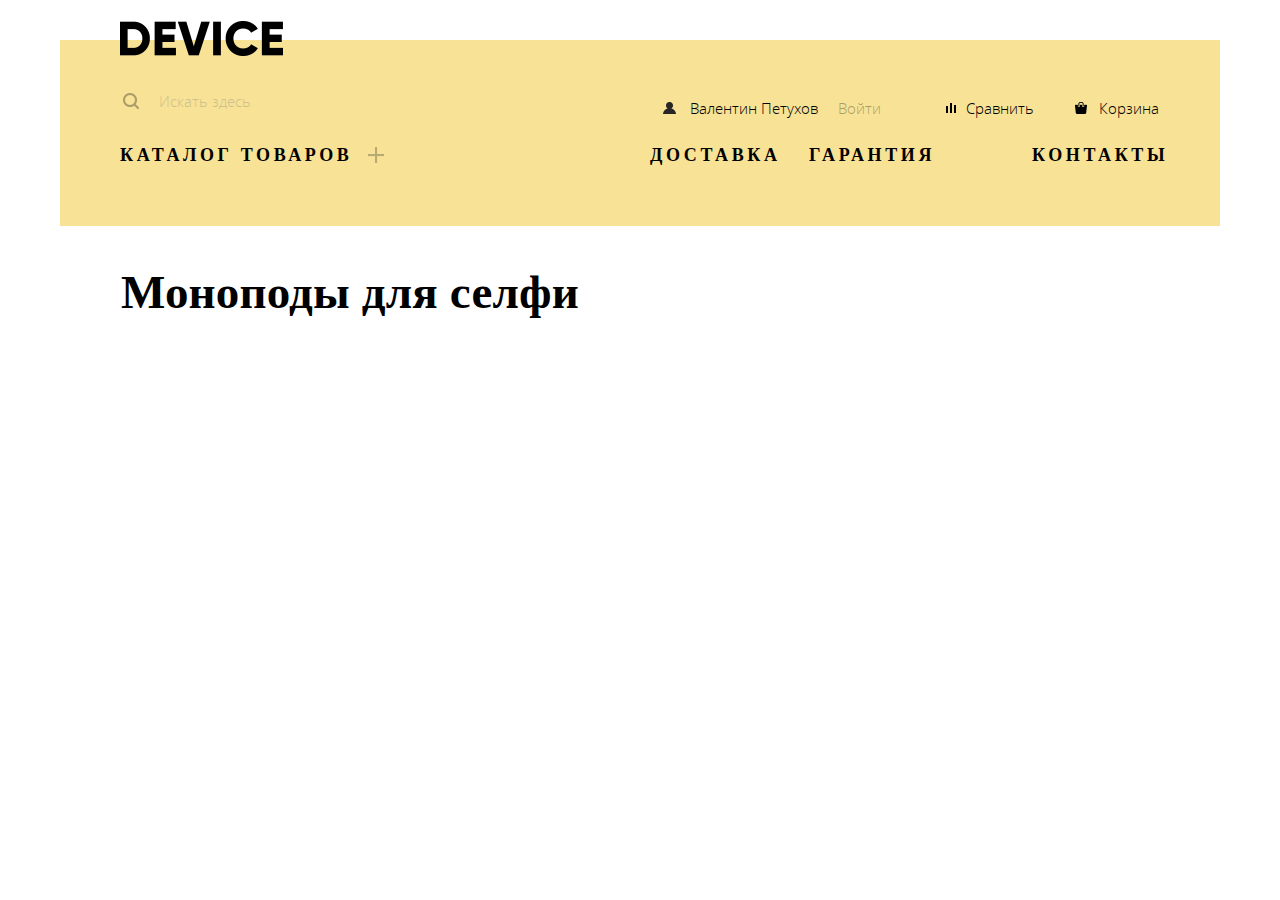
==== catalog.html @ b766c756 "Add catalog files" ====
<!DOCTYPE html>
<html lang="en">
<head>
  <meta charset="UTF-8">
  <meta name="viewport" content="width=device-width, initial-scale=1.0">
  <title>Catalog Device</title>
  <link rel="stylesheet" href="./css/catalog.css">
</head>
<body>
  <!-- Header start -->
 <header class="header">
   <div class="wrapper wrapper_header">
    <div class="logo">
      <a href="https://b-mary.github.io/Step-2_Device/" class="link-logo">
        <img src="./img/logo.png" alt="logo DEVICE" class="logo__pic">
      </a>
    </div>
    <div class="container-1">
      <div class="search">
        <form action="" method="get" class="search-form">
          <input name="s" placeholder="Искать здесь" type="search" class="search-form__input" tabindex="1">
          <button type="submit" class="search-form__btn">Найти</button>
        </form>
      </div>
      <div class="services">
        <ul class="list-services">
          <li class="services-item">
            <a href="#" class="services-item__link services-item__link_val">Валентин Петухов</a>
          </li>
          <li class="services-item">
            <a href="#" class="services-item__link services-item__link_enter">Войти</a>
          </li>
          <li class="services-item">
            <a href="#" class="services-item__link services-item__link_compare">Сравнить</a>
          </li>
          <li class="services-item">
            <a href="#" class="services-item__link services-item__link_cart">Корзина</a>
          </li>
        </ul>
      </div>
    </div>

    <div class="container-2">
      <nav class="nav">
        <ul class="nav-list">
          <li class="list-item list-item_delivery">
            <a href="" class="list-item__link ">Доставка</a>
          </li>
          <li class="list-item list-item_guarantee">
            <a href="" class="list-item__link ">Гарантия</a>
          </li>
          <li class="list-item list-item_contacts">
            <a href="" class="list-item__link ">Контакты</a>
          </li>
        </ul>
      </nav>
    </div>

    <div class="dropdown">
      <a class="dropbtn">Каталог товаров </a> 
         <div class="dropdown-content">
          <div class="dropdown-container">
            <ul class="list list_first ">
              <li class="list-catalog">
                <a href="#!" class="list-catalog__link">
                  Виртуальная реальность
                </a>
              </li>
              <li class="list-catalog">
                <a href="#!" class="list-catalog__link">
                  Моноподы для селфи
                </a>
              </li>
              <li class="list-catalog">
                <a href="#!" class="list-catalog__link">
                  Экшн-камеры
                </a>
              </li>
            </ul>
            <ul class="list list_second">
              <li class="list-catalog">
                <a href="#!" class="list-catalog__link">
                  Фитнеc-браслеты
                </a>
              </li>
              <li class="list-catalog">
                <a href="#!" class="list-catalog__link">
                  Умные часы
                </a>
              </li>
            </ul>
            <ul class="list list_third">
              <li class="list-catalog">
                <a href="#!" class="list-catalog__link">
                  Квадрокоптеры
                </a>
              </li>
            </ul>
          </div>
         </div>
    </div>

    <div class="monopods">
      <h1 class="monopods__title">
        Моноподы для селфи
      </h1>

    </div>

   </div>
 </header>
  <!-- Header  end -->
</body>
</html>
---- css/catalog.css ----
@font-face {
  font-family: 'Gilroy';
  font-style: normal;
  font-weight:bold;
  src: local(''),
       url('../fonts/gilroyextrabold.woff2') format('woff2'), 
       url('../fonts/gilroyextrabold.woff') format('woff'); 
}

@font-face {
  font-family: 'Gilroy';
  font-style: normal;
  font-weight: 300;
  src: local(''),
       url('../fonts/gilroylight.woff2') format('woff2'), 
       url('../fonts/gilroylight.woff') format('woff'); 
}

@font-face {
  font-family: 'Open Sans';
  font-style: normal;
  font-weight: normal;
  src: local(''),
       url('../fonts/opensans.woff2') format('woff2'), 
       url('../fonts/opensans.woff') format('woff'); 
}

@font-face {
  font-family: 'Open Sans';
  font-style: normal;
  font-weight: 300;
  src: local(''),
       url('../fonts/opensanslight.woff2') format('woff2'), 
       url('../fonts/opensanslight.woff') format('woff'); 
}

* {
  margin: 0;
  padding: 0;
  font-family:'Gilroy' , 'Open Sans', sans-serif;
  font-size: 15px;
  line-height: 24px;
  font-weight: 300;
  color: #000;
  box-sizing: border-box;
}

.wrapper {
  max-width: 1160px;
  margin: 0 auto;
}

a, li{
  text-decoration: none;
  list-style-type: none;
}

/* Header start */
.wrapper_header{
  position: relative;
  background-color: #f7e296;
  margin-top: 40px;
  height: 186px;
  display: flex;
  flex-direction: column;
  z-index: 1;
}

.logo{
  position: absolute;
  top: -19px;
  left: 60px;
}

.container-1{
  padding: 53px 61px 0 63px;
  height: 15px;
  display: flex;
  flex-direction: row;
  justify-content: space-between;
  position: relative;
}

.search-form{
  position: relative;
  display: flex;
  flex-direction: row;
  justify-content: flex-start;
}

.search-form__input{
  border: none;
  background-color: transparent;
  font-family: "Open Sans";
  font-size: 15px;
  font-weight: 300;
  height: 16px;
  width: 144px;
  background: url(../img/search.png) no-repeat left;
  padding-left: 36px;
  opacity: 0.3;
}

.search-form__input:hover{
  opacity: 0.6;
  border: none;
  outline: none;
}

.search-form__input:focus{
  outline: none;
  color: #000000;
  border-bottom: 2px solid #000000;
  padding-top: 19px;
  padding-bottom: 30px;
  width: 356px;
}

.search-form__btn{
 display: none; 
  text-align: center;
  border: 2px solid #000000;
  background-color: transparent;
  font-family: "Open Sans";
  width: 85px;
  height: 49px;
}

.search-form__input:focus + .search-form__btn{
  display: block;
}

.services{
  width: 499px;
}

.list-services{
  display: flex;
  flex-direction: row;
  justify-content: flex-end;
}

.services-item__link{
  font-family: "Open Sans";
  font-size: 15px;
  font-weight: 300;
  line-height: 30px;
}

.services-item__link_val{
  background: url(../img/user.png) no-repeat left ;
  padding-left: 27px;
}

.services-item__link_enter{
  opacity: 0.3;
  margin-left: 20px;
}

.services-item__link_compare{
  background: url(../img/compare.png) no-repeat left;
  padding-left: 20px;
  margin-left: 65px;
}

.services-item__link_cart{
  background: url(../img/cart.png) no-repeat left;
  padding-left: 24px;
  margin-left: 41px;
}

.services-item__link:hover{
  opacity: 0.6;
}

.services-item__link:active{
  opacity: 0.3;
}

.container-2{
  margin: 50px 0 0 60px;
  height: 15px;
  display: flex;
  flex-direction: row;
  justify-content: right;
  margin-left: 600px;
}
.dropdown{
  margin-top: -15px;
  padding-left: 60px;
  width: 500px;
}

.dropbtn{
  font-family: "Gilroy ";
  font-size: 18px;
  font-weight: bold;
  line-height: 24px;
  letter-spacing: 3.6px;
  width: 214px;
  text-transform: uppercase;
  background: url(../img/plus.png) no-repeat right;
  padding-right: 32px;
}

.dropbtn:hover{
  opacity: 0.6;
}

.dropbtn:active{
  opacity: 0.3;
}

.dropdown-container{
  display: none;
  padding-bottom: 42px;
  width: 600px;
  padding-top: 40px;
  background-color: #f7e296;
}

.dropdown:hover .dropdown-container{
  display: flex;
  flex-direction: row;
  justify-content: left;
  position: absolute;
  width: 1160px;
  left: 0; 
  z-index: 20; 
  background-color: #f7e296;
} 

.list_first {
  margin-left: 61px;
}
.list_second{
  margin-left: 58px;
}
.list_third{
  margin-left: 77px;
}

.list-catalog__link{
  font-family: "Open Sans";
  font-size: 15px;
  font-weight: 300;
  line-height: 36px;
}

.list-catalog__link:hover{
  opacity: 0.6;
}

.list-catalog__link:active{
  opacity: 0.3;
}

.nav{
  margin-right: 61px;
  width: 500px;
}
.nav-list{
  display: flex;
  flex-direction: row;
  justify-content: flex-end;
}

.list-item__link{
  font-family: "Gilroy ";
  font-size: 18px;
  font-weight: bold;
  line-height: 24px;
  text-transform: uppercase;
  letter-spacing: 3.6px;
}

.list-item_delivery{
  width: 121px;
}

.list-item_guarantee{
  width: 109px;
  margin-left: 38px;
}

.list-item_contacts{
  width: 117px;
  margin-left: 114px;
  margin-right: 10px;
}

.list-item__link:hover{
  opacity: 0.6;
}
 
.list-item__link:active{
   opacity: 0.3;
}

/* TITLE monopods */
.monopods__title{
  font-family: "Gilroy ";
  font-size: 47px;
  font-weight: bold;
  line-height: 48px;
  letter-spacing: 0.17px;
  margin-top: 100px;
  margin-left: 61px;
}
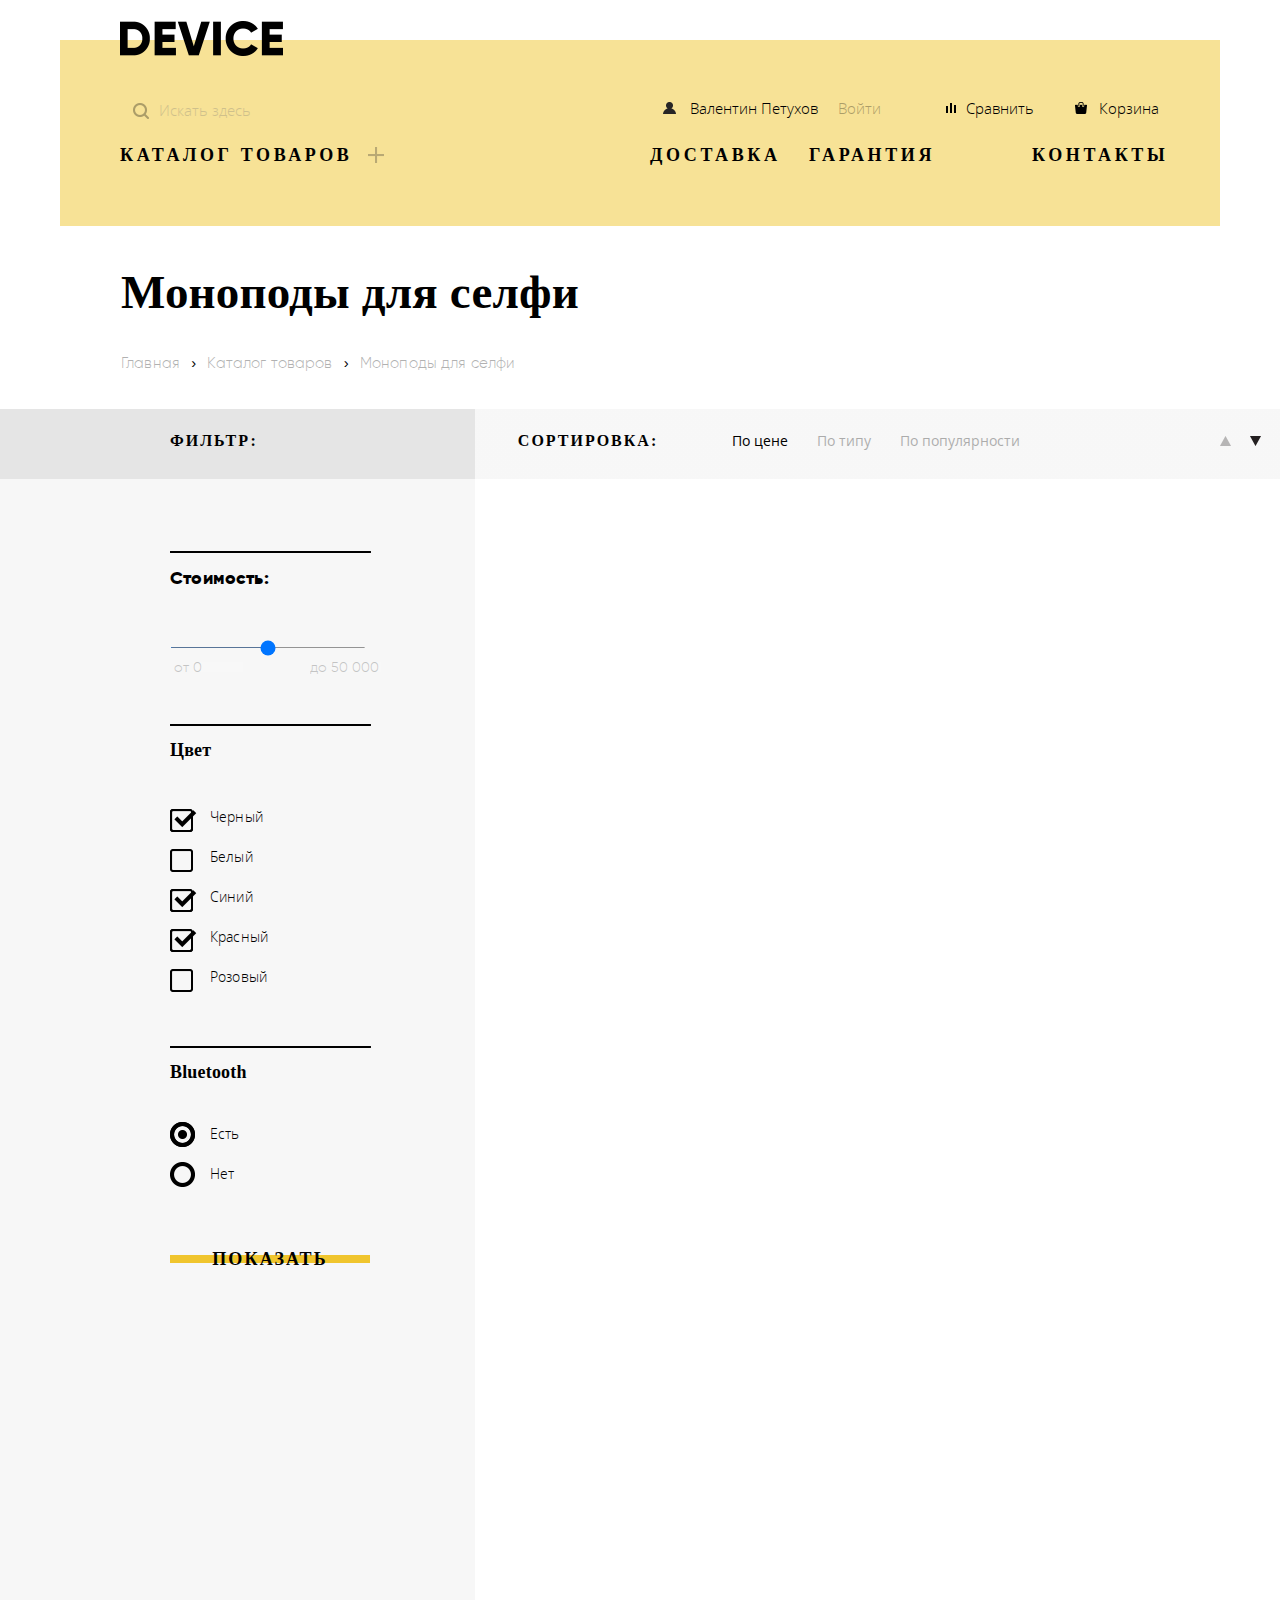
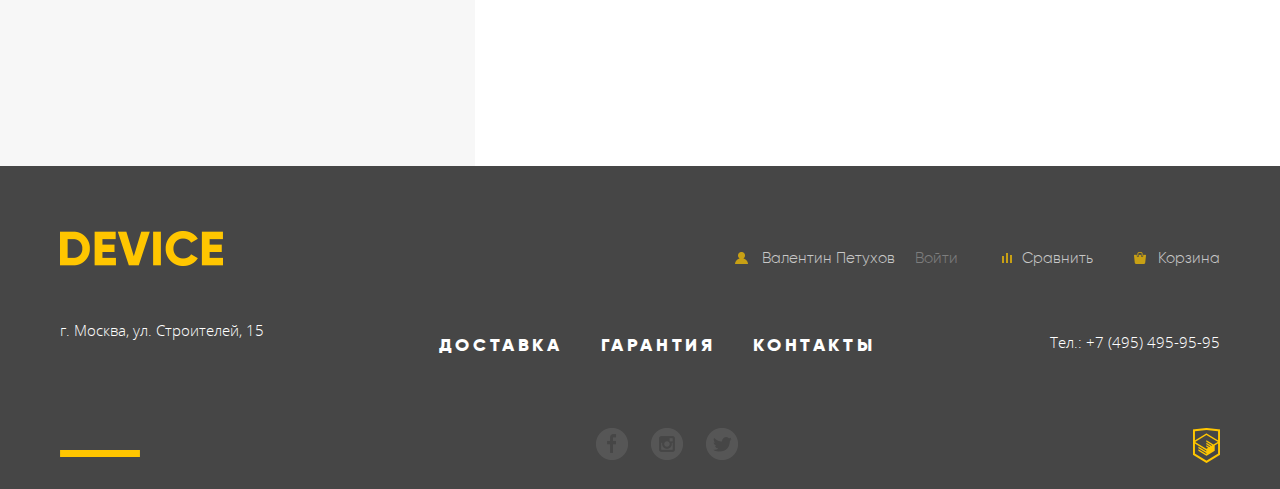
==== commit d83209a2: "Catalog_filter" ====
--- a/catalog.html
+++ b/catalog.html
@@ -104,11 +104,248 @@
       <h1 class="monopods__title">
         Моноподы для селфи
       </h1>
+      <ul class="nav-breadcrumb">
+        <li class="list-nav">
+          <a href="#" class="list-nav__link">
+            Главная
+          </a>
+        </li>
+        <li class="list-nav">
+          <a href="#" class="list-nav__link">
+            Каталог товаров
+          </a>
+        </li>
+        <li class="list-nav">
+          <a href="#" class="list-nav__link">
+            Моноподы для селфи
+          </a>
+        </li>
+      </ul>
 
     </div>
 
    </div>
  </header>
   <!-- Header  end -->
+
+  <!-- Main start -->
+<main class="main">
+  <section class="catalog">
+    <div class="title">
+      <h3 class="title__filter">
+        ФИЛЬТР:
+      </h3>
+      <h3 class="title__sorting">
+        Сортировка:
+      </h3>
+      <ul class="nav-filter">
+        <li class="list-filter">
+          <a href="#" class="list-filter__link active">
+            По цене
+          </a>
+        </li>
+        <li class="list-filter">
+          <a href="#" class="list-filter__link">
+            По типу
+          </a>
+        </li>
+        <li class="list-filter">
+          <a href="#" class="list-filter__link">
+            По популярности
+          </a>
+        </li>
+        <li class="list-filter list-filter_img ">
+          <a href="#" class="filter-link">
+            <img src="./img/filter-upp.png" alt="down" class="filter-link__img">
+          </a>
+        </li>
+        <li class="list-filter list-filter_img list-filter_img_last">
+          <a href="#" class="filter-link active">
+            <img src="./img/filter-down.png" alt="down" class="filter-link__img">
+          </a>
+        </li>
+      </ul>
+    </div>
+    <div class="container-filter">
+      <!-- range block -->
+      <div class="cost-block">
+        <h4 class="cost-block__title">
+          Стоимость:
+        </h4>
+        <div class="range-cost">
+          <input type="range" class="range-cost__input">
+        </div>
+        <div class="price-controls">
+          <label for="price-min" class="price-controls__label">
+            от
+          </label>
+          <input type="text" name="min-price" value="0" class="price-controls__input" id="price-min">
+          <label for="price-max" class="price-controls__label price-controls__label_before">
+            до
+          </label>
+          <input type="text" name="min-price" value="50 000" class="price-controls__input" id="price-max">
+        </div>
+      </div>
+
+      <!-- Color checkbox -->
+      <div class="colors">
+        <h4 class="colors__title">
+          Цвет
+        </h4>
+        <div class="form-checkbox">
+          <div class="color-checkbox">
+            <input type="checkbox" class="color-checkbox__input" name="color" id="col1" checked>
+            <label for="col1" class="color-checkbox__label">
+              Черный
+            </label>
+          </div>
+          <div class="color-checkbox">
+            <input type="checkbox" class="color-checkbox__input" name="color" id="col2">
+            <label for="col2" class="color-checkbox__label">
+              Белый
+            </label>
+          </div>
+          <div class="color-checkbox">
+            <input type="checkbox" class="color-checkbox__input" name="color" id="col3" checked>
+            <label for="col3" class="color-checkbox__label">
+              Синий
+            </label>
+          </div>
+          <div class="color-checkbox">
+            <input type="checkbox" class="color-checkbox__input" name="color" id="col4" checked>
+            <label for="col4" class="color-checkbox__label">
+              Красный
+            </label>
+          </div>
+          <div class="color-checkbox">
+            <input type="checkbox" class="color-checkbox__input" name="color" id="col5" >
+            <label for="col5" class="color-checkbox__label">
+              Розовый
+            </label>
+          </div>
+        </div>
+      </div>
+
+      <!-- Bluetooth -->
+      <div class="bluetooth">
+        <h4 class="bluetooth__title">
+          Bluetooth
+        </h4>
+        <div class="form-radio">
+          <div class="radio-cont">
+            <input type="radio" class="radio-cont__input" checked name="bluet" id="bl">
+            <label for="bl" class="radio-cont__label">
+              Есть
+            </label>
+          </div>
+          <div class="radio-cont">
+            <input type="radio" class="radio-cont__input"  name="bluet" id="blu">
+            <label for="blu" class="radio-cont__label">
+              Нет
+            </label>
+          </div>
+        </div>
+      </div>
+      <button class="container-filter__button">
+        Показать
+      </button>
+
+    </div>
+    
+  </section>
+</main>
+<!-- Main end -->
+
+<!-- Footer start -->
+<footer class="footer">
+  <div class="wrapper">
+    <article class="container-footer-services">
+     <div class="logo-footer">
+       <img src="./img/logo-footer.png" alt="" class="logo-footer__pic">
+     </div>
+     <div class="services-footer">
+       <ul class="list-footer">
+        <li class="service-item-footer">
+          <a href="#!" class="service-item-footer__link service-item-footer__link_val">
+            Валентин Петухов
+          </a>
+        </li>
+         <li class="service-item-footer">
+           <a href="#!" class="service-item-footer__link service-item-footer__link_enter">
+             Войти
+           </a>
+         </li>
+         <li class="service-item-footer">
+           <a href="#!" class="service-item-footer__link service-item-footer__link_compare">
+             Сравнить
+           </a>
+         </li>
+         <li class="service-item-footer">
+           <a href="#!" class="service-item-footer__link service-item-footer__link_cart">
+             Корзина
+           </a>
+         </li>
+       </ul>
+     </div>
+    </article>
+    <article class="container-footer-nav">
+       <div class="adress">
+         <p class="adress__text">
+           г. Москва, ул. Строителей, 15
+         </p>
+       </div>
+       <div class="nav-footer">
+         <ul class="nav-footer-list">
+           <li class="footer-item footer-item_delivery">
+             <a href="#!" class="footer-item__link">
+               Доставка
+             </a>
+           </li>
+           <li class="footer-item footer-item_garantee">
+             <a href="#!" class="footer-item__link">
+               Гарантия
+             </a>
+           </li>
+           <li class="footer-item footer-item_contacts">
+             <a href="#!" class="footer-item__link">
+               Контакты
+             </a>
+           </li>
+         </ul>
+       </div>
+       <div class="tel">
+         <a href="tel:+7 (495) 495-95-95" class="tel__link">
+           Тел.: +7 (495) 495-95-95
+         </a>
+       </div>
+    </article>
+    <article class="container-footer-social">
+      <div class="footer-line">
+        <img src="./img/footer-line.png" alt="footer line img" class="footer-line__pic">
+      </div>
+      <div class="social">
+        <ul class="social-list">
+         <li class="social-item ">
+           <a href="#!" class="social-item__link social-item__link_f "></a>
+         </li>
+         <li class="social-item">
+           <a href="#!" class="social-item__link social-item__link_inst"></a>
+         </li>
+         <li class="social-item">
+           <a href="#!" class="social-item__link social-item__link_tw"></a>
+         </li>
+        </ul>
+      </div>
+      <div class="img-htmlacad">
+        <a href="#!" class="img-footer-link">
+         <img src="./img/logo-html.png" alt="logo htmlacademy" class="img-footer-link__pic">
+        </a>
+        
+      </div>
+    </article>
+
+  </div>
+</footer>
+<!-- Footer end-->
 </body>
 </html>--- a/css/catalog.css
+++ b/css/catalog.css
@@ -89,16 +89,21 @@
 }
 
 .search-form__input{
+  box-sizing: border-box;
   border: none;
   background-color: transparent;
   font-family: "Open Sans";
   font-size: 15px;
   font-weight: 300;
-  height: 16px;
-  width: 144px;
-  background: url(../img/search.png) no-repeat left;
+  width: 270px;
+  background: url(../img/search.png);
+  background-position: 10px 10px;
+    background-repeat: no-repeat;
   padding-left: 36px;
-  opacity: 0.3;
+   opacity: 0.3; 
+  position: relative;
+  display: block;
+  padding-top: 5px;
 }
 
 .search-form__input:hover{
@@ -111,23 +116,34 @@
   outline: none;
   color: #000000;
   border-bottom: 2px solid #000000;
-  padding-top: 19px;
-  padding-bottom: 30px;
-  width: 356px;
-}
-
+  padding-bottom: 14px;
+  width: 270px;
+  opacity: 1;
+}
 .search-form__btn{
- display: none; 
+  display: none; 
+  top: -6px;
+  right: 4px;
+  width: 85px;
+  height: 48px;
   text-align: center;
   border: 2px solid #000000;
   background-color: transparent;
   font-family: "Open Sans";
-  width: 85px;
-  height: 49px;
 }
 
 .search-form__input:focus + .search-form__btn{
   display: block;
+}
+
+.search-form__btn:hover{
+  display: block;
+  color: #fff;
+  background: #000;
+}
+
+.search-form__btn:active{
+  color: rgba(255, 255, 255, .3);
 }
 
 .services{
@@ -167,6 +183,7 @@
   background: url(../img/cart.png) no-repeat left;
   padding-left: 24px;
   margin-left: 41px;
+ 
 }
 
 .services-item__link:hover{
@@ -297,7 +314,7 @@
    opacity: 0.3;
 }
 
-/* TITLE monopods */
+/* TITLE monopods  and breadcrumb*/
 .monopods__title{
   font-family: "Gilroy ";
   font-size: 47px;
@@ -306,4 +323,531 @@
   letter-spacing: 0.17px;
   margin-top: 100px;
   margin-left: 61px;
-}+}
+.nav-breadcrumb{
+  margin-top: 35px;
+  font-family: "Open Sans";
+  font-size: 14px;
+  font-weight: 300;
+  line-height: 24px;
+  letter-spacing: 0.14px;
+  margin-left: 61px;
+}
+
+.list-nav{
+  display: inline;
+}
+
+.list-nav + .list-nav::before{
+  content: "\203A";
+  color: #000000;
+  padding: 3px 7px;
+}
+
+.list-nav__link{
+  opacity: 0.3;
+}
+.list-nav__link:hover{
+  opacity: 0.6;
+}
+.list-nav__link:active{
+  opacity: 0.1;
+}
+
+/* Main start */
+.catalog{
+  width: 1440px;
+}
+.title{
+  margin-top: 183px;
+  width: 100%;
+  height: 70px;
+  padding-left: 170px;
+  background: linear-gradient(to right, #e5e5e5 33%, rgba(229, 229, 229, 0.3) 33% 100%);
+  display: flex;
+  flex-direction: row;
+}
+.title__filter,
+.title__sorting{
+  font-family: "Gilroy ";
+  font-size: 16px;
+  font-weight: bold;
+  line-height: 24px;
+  text-transform: uppercase;
+  letter-spacing: 2px;
+  margin-top: 20px;
+}
+
+.title__sorting{
+  margin-left: 260px;
+}
+
+.nav-filter{
+  display: flex;
+  flex-direction: row;
+  margin-top: 20px;
+  margin-left: 45px;
+}
+.list-filter{
+  margin-left: 29px;
+}
+.list-filter__link{
+  font-family: "Open Sans";
+  font-size: 14px;
+  font-weight: 400;
+  line-height: 18px;
+  opacity: 0.3;
+}
+.filter-link{
+  opacity: 0.3;
+}
+
+.filter-link:hover{
+  opacity: 0.6;
+}
+
+.filter-link:active{
+  opacity: 1;
+}
+
+ 
+.list-filter__link:hover{
+  opacity: 0.6;
+}
+.active,
+.list-filter__link:active{
+  opacity: 1;
+}
+
+.list-filter_img{
+  margin-left: 200px;
+}
+
+.list-filter_img_last{
+  margin-left: 19px;
+}
+/* Container filter */
+.container-filter{
+  width: 33%;
+  height: 1287px;
+  padding-left: 170px;
+  background:  rgba(229, 229, 229, 0.3);
+}
+
+/* RANGEEE */
+
+.cost-block__title{
+  font-family: "Gilroy";
+  font-size: 18px;
+  font-weight: bold;
+  letter-spacing: 0.18px;
+  line-height: 24px;
+  position: relative;
+  padding-top: 87px;
+}
+
+.cost-block__title::after{
+  content: url(../img/line-filter.png);
+  position: absolute;
+  width: 201px;
+  height: 2px;
+ top: 56px;
+ left: 0;
+}
+
+.range-cost{
+  width: 196px;
+  margin-top: 41px;
+  margin-left: 0;
+}
+.range-cost__input{
+  width: 196px;
+  height: 1px;
+}
+.price-controls{
+  margin-bottom: 16px;
+}
+.price-controls__label{
+  font-family: Gilroy;
+  font-size: 14px;
+  font-weight: 300;
+  opacity: 0.2;
+  line-height: 24px;
+  margin-left: 4px;
+}
+
+.price-controls__label_before{
+  margin-left: 63px;
+}
+
+.price-controls__input{
+  height: 10px;
+  width: 50px;
+  font-family: Gilroy;
+  font-size: 14px;
+  font-weight: 300;
+  opacity: 0.2;
+  line-height: 24px;
+  border: none;
+}
+
+/* COLOR checkbox */
+
+.colors{
+  margin-top: 59px;
+}
+.colors__title{
+  font-family: "Gilroy ";
+  font-size: 18px;
+  font-weight: bold;
+  line-height: 24px;
+  letter-spacing: 0.18px;
+  position: relative;
+}
+.colors__title::after{
+  content: url(../img/line-filter.png);
+  position: absolute;
+  width: 201px;
+  height: 2px;
+  top: -30px;
+  left: 0;
+}
+
+.form-checkbox{
+  margin-top: 35px;
+}
+
+.color-checkbox__label{
+  font-family: "Open Sans";
+  font-size: 14px;
+  font-weight: 300;
+  letter-spacing: 0.14px;
+  line-height: 40px;
+  margin-bottom: 20px;
+  padding-left: 40px;
+  position: relative;
+}
+.color-checkbox__label::before{
+  content: url(../img/checkbox-off.png);
+  position: absolute;
+  top: 0;
+  left: 0;
+  width: 23px;
+  height: 23px;
+}
+.color-checkbox__input{
+  display: none;
+}
+.color-checkbox__input:checked + .color-checkbox__label::after{
+  content: url(../img/checkbox-on.png);
+  position: absolute;
+  top: 0;
+  left: 0;
+}
+
+/* Bluetooth */
+
+.bluetooth{
+  margin-top: 63px;
+}
+
+.bluetooth__title{
+  font-family: "Gilroy ";
+  font-size: 18px;
+  font-weight: bold;
+  line-height: 24px;
+  letter-spacing: 0.18px;
+  position: relative;
+}
+
+.bluetooth__title::after{
+  content: url(../img/line-filter.png);
+  position: absolute;
+  width: 201px;
+  height: 2px;
+  top: -30px;
+  left: 0;
+}
+.form-radio{
+  margin-top: 30px;
+}
+.radio-cont{
+  position: relative;
+}
+.radio-cont__input{
+  display: none;
+}
+.radio-cont__label{
+  font-family: "Open Sans";
+  font-size: 14px;
+  font-weight: 300;
+  line-height: 40px;
+  letter-spacing: 0.14px;
+  padding-left: 40px;
+}
+.radio-cont__label::before{
+  content: url(../img/radio-off.png);
+  position: absolute;
+  top: 8px;
+  left: 0;
+  width: 25px;
+  height: 25px;
+}
+
+.radio-cont__input:checked + .radio-cont__label::after{
+  content: url(../img/radio-on.png);
+  position: absolute;
+  top: 8px;
+  left: 0;
+}
+
+/* Button */
+
+.container-filter__button{
+  box-sizing: border-box;
+  margin-top: 53px;
+  font-family: "Gilroy ";
+  font-size: 18px;
+  font-weight: bold;
+  letter-spacing: 2.15px;
+  border: none;
+  color: inherit;
+  text-transform: uppercase;
+  background-color: transparent;
+  width: 200px;
+  background: linear-gradient(to bottom,  transparent 35%,#f0c52e 35% 65%,  transparent 65% 100% );
+  padding-right: 42px;
+  padding-left: 42px;
+}
+.container-filter__button:hover{
+  background: #f0c52e;
+}
+
+.container-filter__button:active{
+  background: #f0c52e;
+  color: rgba(0, 0, 0, 0.3);
+
+}
+
+
+
+
+/* block filter end */
+
+/* Main end */
+
+/* Footer start */
+.footer{
+
+  background-color: #464646;
+  height: 323px;
+  width: 100%;
+}
+
+.container-footer-services{
+  padding-top: 65px ;
+  display: flex;
+  flex-direction: row;
+  justify-content: space-between;
+}
+
+.services-footer{
+ padding-top: 8px; 
+
+}
+
+.list-footer{
+  display: flex;
+  flex-direction: row;
+  justify-content: right;
+}
+
+.service-item-footer{
+  line-height: 36px;
+  font-family: "Open Sans";
+  font-size: 15px;
+  font-weight: 300;
+}
+
+.service-item-footer__link{
+  color: #ffffff;
+  opacity: 0.7;
+}
+
+.service-item-footer__link_val{
+  background: url(../img/user-footer.png) no-repeat left;
+  padding-left: 27px;
+  opacity: 0.7;
+}
+.service-item-footer__link_enter{
+  opacity: 0.3;
+  margin-left: 20px;
+}
+.service-item-footer__link_compare{
+  background: url(../img/compare-footer.png) no-repeat left;
+  padding-left:  20px;
+  margin-left: 44px;
+  opacity: 0.7;
+}
+
+.service-item-footer__link_cart{
+  background: url(../img/cart-footer.png) no-repeat left;
+  padding-left: 24px;
+  margin-left: 41px;
+  opacity: 0.7;
+}
+
+.service-item-footer__link:hover{
+  opacity: 0.6;
+}
+
+.service-item-footer__link:active{
+  opacity: 0.3;
+}
+
+
+.container-footer-nav{
+  margin-top: 40px;
+  display: flex;
+  flex-direction: row;
+  justify-content: space-between;
+}
+
+.adress__text,
+.tel__link{
+  line-height: 30px;
+  color: #ffffff;
+  font-family: "Open Sans";
+  font-size: 15px;
+  font-weight: 300;
+}
+
+.nav-footer{
+  margin-top: 18px;
+}
+
+.nav-footer-list{
+  display: flex;
+  flex-direction: row;
+  width: 423px;
+  justify-content: center;
+}
+
+.footer-item__link{
+  color: #ffffff;
+  font-family: "Gilroy";
+  font-size: 18px;
+  font-weight: bold;
+  line-height: 24px;
+  text-transform: uppercase;
+  letter-spacing: 3.6px;
+}
+
+.footer-item{
+ margin-right: 38px;
+}
+
+.footer-item:last-child{
+ margin-right: 0;
+}
+
+.footer-item__link:hover{
+  opacity: 0.6;
+}
+
+.footer-item__link:active{
+  opacity: 0.3;
+}
+
+.tel{
+  margin-top: 12px;
+}
+
+.tel__link:hover{
+  opacity: 0.6;
+}
+
+.tel__link:active{
+  opacity: 0.3;
+}
+
+.container-footer-social{
+  margin-top: 70px;
+  display: flex;
+  flex-direction: row;
+  justify-content: space-between;
+}
+
+.footer-line{
+  margin-top: 12px;
+}
+
+.social-list{
+  display: flex;
+  flex-direction: row;
+}
+
+.social-item{
+  text-decoration: none;
+  list-style-type: none;
+  width: 32px;
+  height: 32px;
+  border-radius: 50%;
+  margin-right: 23px;
+  position: relative;
+}
+
+.social-item:last-child{
+  margin-right: 0;
+}
+
+.social-item__link{
+  opacity: 0.3;
+}
+
+.social-item__link_f::after{
+ content: '';
+ position: absolute;
+ background-image: url(../img/fb.png);
+ top: 0;
+ left: 0;
+ width: 32px;
+ height: 32px;
+}
+
+.social-item__link_inst::after{
+  content: '';
+  position: absolute;
+  background-image: url(../img/inst.png);
+  top: 0;
+  left: 0;
+  width: 32px;
+  height: 32px;
+}
+
+.social-item__link_tw::after{
+  content: '';
+  position: absolute;
+  background-image: url(../img/tw.png);
+  top: 0;
+  left: 0;
+  width: 32px;
+  height: 32px;
+}
+
+.social-item__link:hover{
+  opacity: 0.6;
+}
+
+.social-item__link:active{
+  opacity: 0.1;
+}
+
+.img-footer-link:hover{
+  opacity: 0.6;
+}
+
+.img-footer-link:active{
+  opacity: 0.3;
+}
+/* Footer end */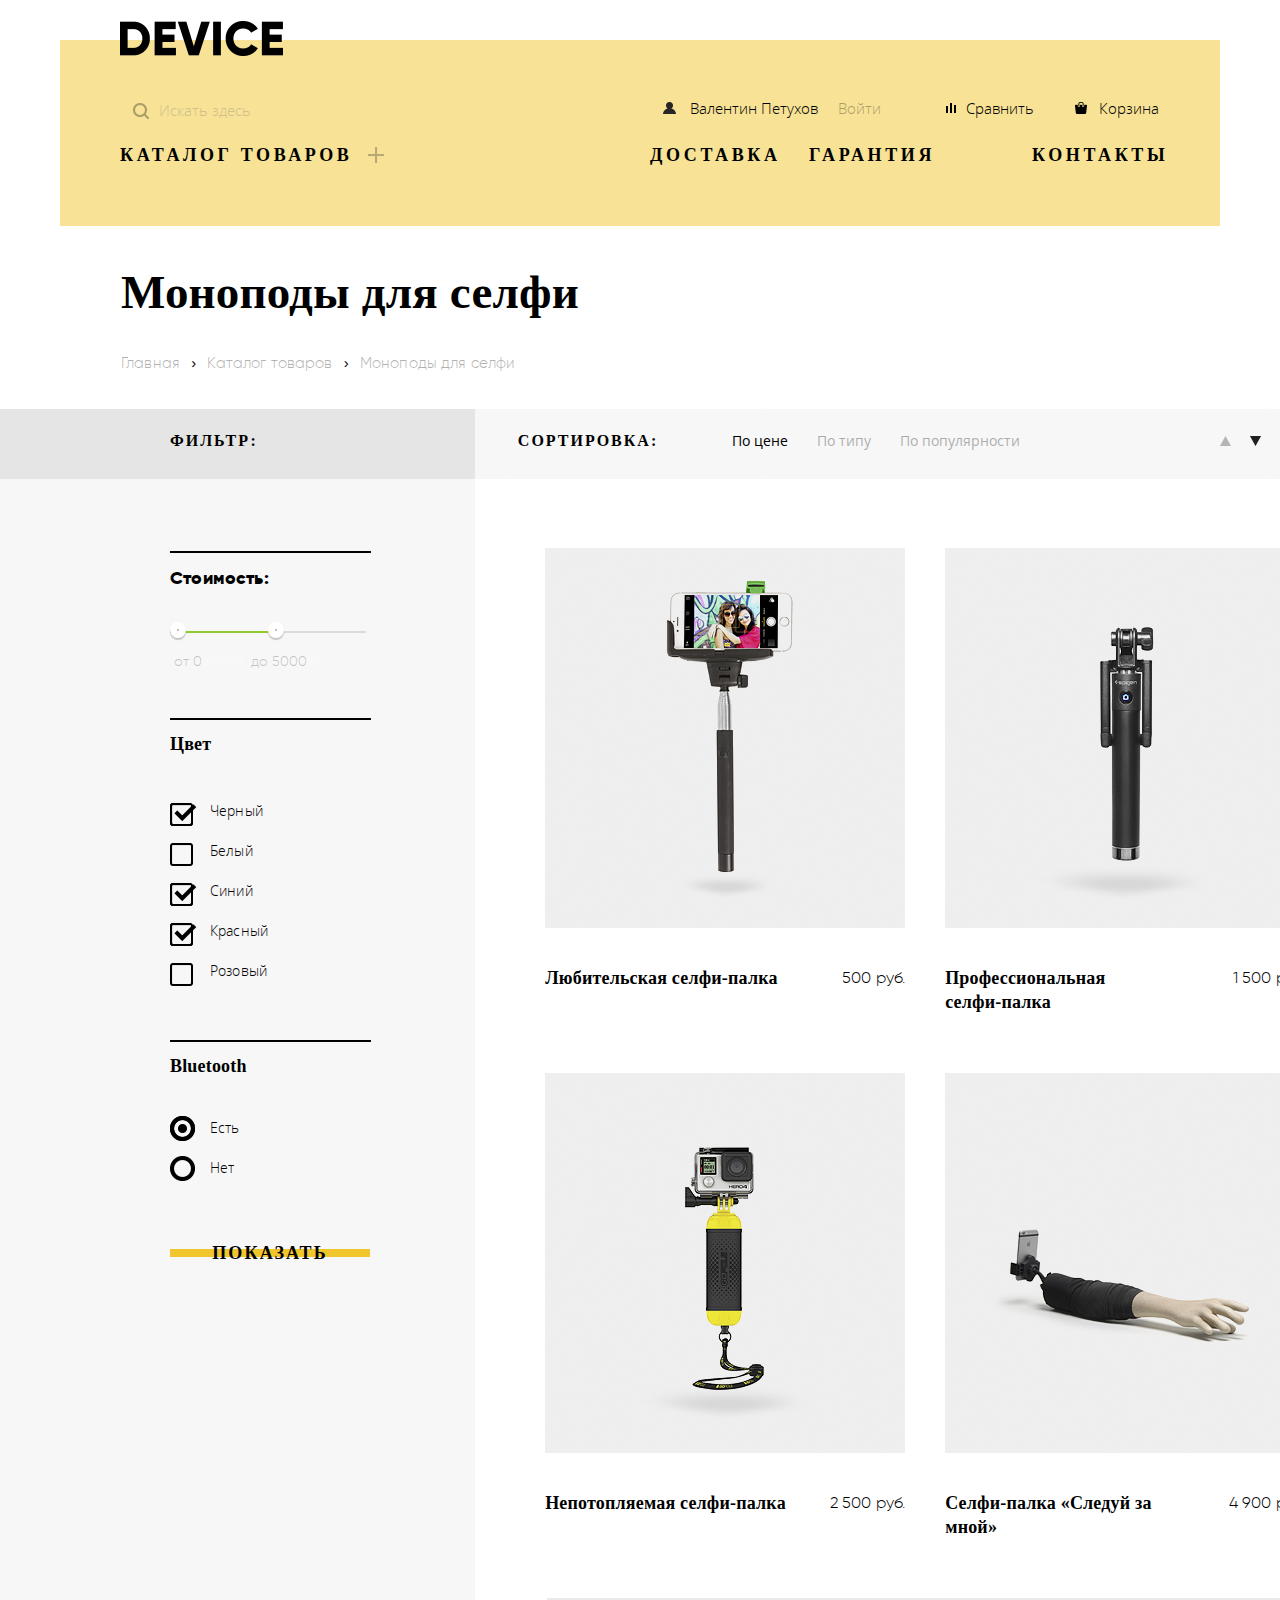
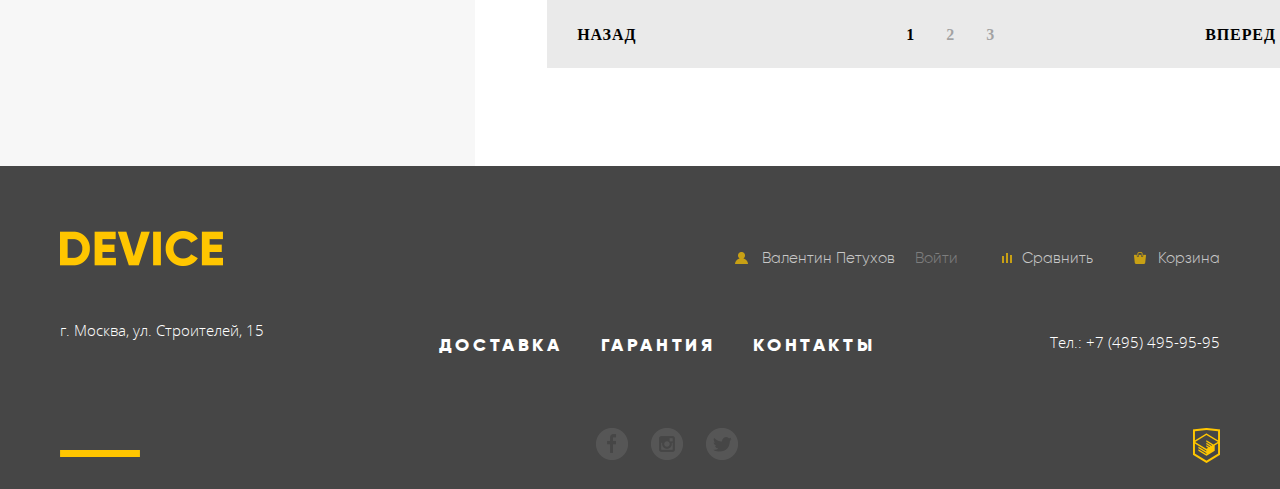
==== commit 8888835c: "all catalog files" ====
--- a/catalog.html
+++ b/catalog.html
@@ -166,92 +166,205 @@
         </li>
       </ul>
     </div>
-    <div class="container-filter">
-      <!-- range block -->
-      <div class="cost-block">
-        <h4 class="cost-block__title">
-          Стоимость:
-        </h4>
-        <div class="range-cost">
-          <input type="range" class="range-cost__input">
+    <div class="all-container">
+          <!-- filter -->
+      <div class="container-filter">
+        <!-- range block -->
+        <div class="cost-block">
+          <h4 class="cost-block__title">
+            Стоимость:
+          </h4>
+          <div class="range-controls">
+            <div class="scale">
+              <div class="bar"></div>
+            </div>
+            <div class="range-toggle range-toggle-min"></div>
+            <div class="range-toggle range-toggle-max"></div>
+          </div>
+          <div class="price-controls">
+            <label for="price-min" class="price-controls__label">
+              от
+            </label>
+            <input type="text" name="min-price" value="0" class="price-controls__input" id="price-min">
+            <label for="price-max" class="price-controls__label price-controls__label_before">
+              до
+            </label>
+            <input type="text" name="min-price" value="5000" class="price-controls__input" id="price-max">
+          </div>
         </div>
-        <div class="price-controls">
-          <label for="price-min" class="price-controls__label">
-            от
-          </label>
-          <input type="text" name="min-price" value="0" class="price-controls__input" id="price-min">
-          <label for="price-max" class="price-controls__label price-controls__label_before">
-            до
-          </label>
-          <input type="text" name="min-price" value="50 000" class="price-controls__input" id="price-max">
+
+        <!-- Color checkbox -->
+        <div class="colors">
+          <h4 class="colors__title">
+            Цвет
+          </h4>
+          <div class="form-checkbox">
+            <div class="color-checkbox">
+              <input type="checkbox" class="color-checkbox__input" name="color" id="col1" checked>
+              <label for="col1" class="color-checkbox__label">
+                Черный
+              </label>
+            </div>
+            <div class="color-checkbox">
+              <input type="checkbox" class="color-checkbox__input" name="color" id="col2">
+              <label for="col2" class="color-checkbox__label">
+                Белый
+              </label>
+            </div>
+            <div class="color-checkbox">
+              <input type="checkbox" class="color-checkbox__input" name="color" id="col3" checked>
+              <label for="col3" class="color-checkbox__label">
+                Синий
+              </label>
+            </div>
+            <div class="color-checkbox">
+              <input type="checkbox" class="color-checkbox__input" name="color" id="col4" checked>
+              <label for="col4" class="color-checkbox__label">
+                Красный
+              </label>
+            </div>
+            <div class="color-checkbox">
+              <input type="checkbox" class="color-checkbox__input" name="color" id="col5" >
+              <label for="col5" class="color-checkbox__label">
+                Розовый
+              </label>
+            </div>
+          </div>
         </div>
-      </div>
-
-      <!-- Color checkbox -->
-      <div class="colors">
-        <h4 class="colors__title">
-          Цвет
-        </h4>
-        <div class="form-checkbox">
-          <div class="color-checkbox">
-            <input type="checkbox" class="color-checkbox__input" name="color" id="col1" checked>
-            <label for="col1" class="color-checkbox__label">
-              Черный
-            </label>
-          </div>
-          <div class="color-checkbox">
-            <input type="checkbox" class="color-checkbox__input" name="color" id="col2">
-            <label for="col2" class="color-checkbox__label">
-              Белый
-            </label>
-          </div>
-          <div class="color-checkbox">
-            <input type="checkbox" class="color-checkbox__input" name="color" id="col3" checked>
-            <label for="col3" class="color-checkbox__label">
-              Синий
-            </label>
-          </div>
-          <div class="color-checkbox">
-            <input type="checkbox" class="color-checkbox__input" name="color" id="col4" checked>
-            <label for="col4" class="color-checkbox__label">
-              Красный
-            </label>
-          </div>
-          <div class="color-checkbox">
-            <input type="checkbox" class="color-checkbox__input" name="color" id="col5" >
-            <label for="col5" class="color-checkbox__label">
-              Розовый
-            </label>
+
+        <!-- Bluetooth -->
+        <div class="bluetooth">
+          <h4 class="bluetooth__title">
+            Bluetooth
+          </h4>
+          <div class="form-radio">
+            <div class="radio-cont">
+              <input type="radio" class="radio-cont__input" checked name="bluet" id="bl">
+              <label for="bl" class="radio-cont__label">
+                Есть
+              </label>
+            </div>
+            <div class="radio-cont">
+              <input type="radio" class="radio-cont__input"  name="bluet" id="blu">
+              <label for="blu" class="radio-cont__label">
+                Нет
+              </label>
+            </div>
           </div>
         </div>
-      </div>
-
-      <!-- Bluetooth -->
-      <div class="bluetooth">
-        <h4 class="bluetooth__title">
-          Bluetooth
-        </h4>
-        <div class="form-radio">
-          <div class="radio-cont">
-            <input type="radio" class="radio-cont__input" checked name="bluet" id="bl">
-            <label for="bl" class="radio-cont__label">
-              Есть
-            </label>
-          </div>
-          <div class="radio-cont">
-            <input type="radio" class="radio-cont__input"  name="bluet" id="blu">
-            <label for="blu" class="radio-cont__label">
-              Нет
-            </label>
-          </div>
+        <button class="container-filter__button">
+          Показать
+        </button>
+      </div>
+      <!-- Product -->
+      <div class="container-catalog">
+        <div class="container-product">
+          <div class="product">
+            <div class="card">
+              <a href="#" class="link-product">
+                <img src="./img/silf1.png" alt="  selfie stick" class="link-product__img">
+              </a>
+              <div class="overlay">
+                <button class="overley__button">
+                  В корзину
+                </button>
+                <a href="#" class="overlay__link">
+                  Добавить к сравнению
+                </a>
+              </div>
+            </div>
+            <div class="block">
+              <h5 class="block__name">
+                Любительская селфи-палка
+              </h5>
+              <p class="block__price">
+                500 руб.
+              </p>
+            </div>
+          </div>
+          <div class="product">
+            <div class="card">
+              <a href="#" class="link-product">
+                <img src="./img/self2.png" alt="  selfie stick" class="link-product__img">
+              </a>
+              <div class="overlay">
+                <button class="overley__button">
+                  В корзину
+                </button>
+                <a href="#" class="overlay__link">
+                  Добавить к сравнению
+                </a>
+              </div>
+            </div>
+            <div class="block">
+              <h5 class="block__name block__name_sm">
+                Профессиональная селфи-палка 
+              </h5>
+              <p class="block__price">
+                1 500 руб.
+              </p>
+            </div>
+          </div>
+          <div class="product">
+            <div class="card">
+              <a href="#" class="link-product">
+                <img src="./img/self3.png" alt=" Amateur selfie stick" class="link-product__img">
+              </a>
+              <div class="overlay">
+                <button class="overley__button">
+                  В корзину
+                </button>
+                <a href="#" class="overlay__link">
+                  Добавить к сравнению
+                </a>
+              </div>
+            </div>
+            <div class="block">
+              <h5 class="block__name">
+                Непотопляемая селфи-палка
+              </h5>
+              <p class="block__price">
+                2 500 руб.
+              </p>
+            </div>
+          </div>
+          <div class="product">
+            <div class="card">
+              <a href="#" class="link-product">
+                <img src="./img/self4.png" alt=" Amateur selfie stick" class="link-product__img">
+              </a>
+              <div class="overlay">
+                <button class="overley__button">
+                  В корзину
+                </button>
+                <a href="#" class="overlay__link">
+                  Добавить к сравнению
+                </a>
+              </div>
+            </div>
+            <div class="block">
+              <h5 class="block__name block__name_lg">
+                Селфи-палка «Следуй за мной»
+              </h5>
+              <p class="block__price">
+                4 900 руб.
+              </p>
+            </div>
+          </div>
+  
         </div>
-      </div>
-      <button class="container-filter__button">
-        Показать
-      </button>
-
-    </div>
-    
+        <div class="btn-page">
+          <a href="#" class="btn-page__link btn-page__link_back">Назад</a>
+          <a href="#" class="btn-page__link btn-page__lin_active ">1</a>
+          <a href="#" class="btn-page__link">2</a>
+          <a href="#" class="btn-page__link">3</a>
+          <a href="#" class="btn-page__link btn-page__link_next">Вперед</a>
+        </div>
+      </div>
+
+
+    </div>
+
   </section>
 </main>
 <!-- Main end -->
--- a/css/catalog.css
+++ b/css/catalog.css
@@ -358,6 +358,11 @@
 .catalog{
   width: 1440px;
 }
+
+.all-container{
+  display: flex;
+  flex-direction: row;
+}
 .title{
   margin-top: 183px;
   width: 100%;
@@ -455,15 +460,49 @@
  left: 0;
 }
 
-.range-cost{
+.range-controls {
+  position: relative;
+  margin-top: 41px;
   width: 196px;
-  margin-top: 41px;
-  margin-left: 0;
-}
-.range-cost__input{
-  width: 196px;
-  height: 1px;
-}
+  margin-bottom: 16px;
+}
+
+.range-controls .scale {
+  height: 2px;
+  background: #dbdbdb;
+}
+
+.range-controls .bar {
+  width: 50%;
+  height: 2px;
+  background: #91c92f;
+}
+
+.range-toggle {
+  position: absolute;
+  top: -9px;
+  width: 16px;
+  height: 16px;
+  background: #acaaaa;
+  border: 7px solid #ffffff;
+  border-radius: 50%;
+  box-shadow: 0 2px 1px 0 rgba(0, 1, 1, 0.2);
+  cursor: pointer;
+}
+
+.range-toggle:hover {
+  background:  #91c92f;
+}
+
+.range-toggle-min {
+  left: 0;
+}
+
+.range-toggle-max {
+  left: 50%;
+}
+
+
 .price-controls{
   margin-bottom: 16px;
 }
@@ -476,9 +515,7 @@
   margin-left: 4px;
 }
 
-.price-controls__label_before{
-  margin-left: 63px;
-}
+
 
 .price-controls__input{
   height: 10px;
@@ -626,13 +663,194 @@
 .container-filter__button:active{
   background: #f0c52e;
   color: rgba(0, 0, 0, 0.3);
-
-}
-
-
-
-
+}
 /* block filter end */
+
+/* Product start */
+.container-product{
+  margin-top: 69px;
+  margin-left: 70px;
+  height: 1050px;
+  display: flex;
+ flex-direction: row;
+  justify-content: space-between;
+  flex-wrap: wrap;
+  width: 760px;
+}
+
+.product{
+  /* margin-bottom: 70px; */
+  width: 360px;
+  height: 433px;
+ 
+}
+
+.card{
+  position: relative;
+  margin-bottom: 39px;
+  width: 360px;
+  height: 379px;
+}
+
+.link-product{
+  position: absolute;
+}
+
+/* OVERLAY */
+.overlay{
+  width: 360px;
+  height: 379px;
+  background-color: #eeeeee;
+  opacity: 0;
+  position: absolute;
+  transition: all .2s;
+}
+.product:hover .overlay{
+  opacity: 0.7;
+}
+
+.product:hover .link-product{
+  opacity: 1;
+}
+
+.overley__button{
+  font-family: "Gilroy ";
+  font-size: 18px;
+  font-weight: bold;
+  line-height: 24px;
+  letter-spacing: 2.15px;
+  margin-top: 150px;
+  margin-left: 80px;
+  border: none;
+  color: inherit;
+  text-transform: uppercase;
+  background-color: transparent;
+  width: 200px;
+  background: linear-gradient(to bottom,  transparent 35%,#f0c52e 35% 65%,  transparent 65% 100% );
+  padding-right: 30px;
+  padding-left: 30px;
+}
+
+.overley__button:hover{
+  background: #f0c52e;
+}
+
+.overley__button:active{
+  background: #f0c52e;
+  color: rgba(0, 0, 0, 0.3);
+}
+.overlay__link{
+  font-family: "Open Sans";
+  font-size: 13px;
+  font-weight: 300;
+  opacity: 0.5;
+  line-height: 36px;
+  letter-spacing: 0.13px;
+  margin-top: 33px;
+  margin-left: 108px;
+}
+
+.overlay__link:hover{
+  opacity: 1;
+}
+
+.overlay__link:active{
+  opacity: 0.2;
+}
+
+
+.block{
+  position: relative;
+  bottom: 0;
+ display: flex;
+ flex-direction: row;
+ justify-content: space-between;
+
+}
+
+.block__name{
+  font-family: "Gilroy ";
+  font-size: 18px;
+  font-weight: bold;
+  line-height: 24px;
+  letter-spacing: 0.18px;
+}
+
+.block__name_sm{
+  width: 173px;
+}
+.block__name_lg{
+  width: 225px;
+}
+.block__price{
+  font-family: Gilroy;
+  font-size: 16px;
+  font-weight: 300;
+  line-height: 24px;
+  letter-spacing: 0.16px;
+}
+
+/* Button */
+.btn-page{
+  margin-left: 72px;
+  width: 760px;
+  height: 70px;
+  background: rgba(229, 229, 229, 0.8); 
+  display: flex;
+  flex-direction: row;
+}
+
+.btn-page__link{
+  padding-top: 25px;
+  font-family: "Gilroy ";
+  font-size: 16px;
+  font-weight: bold;
+  line-height: 24px;
+  text-transform: uppercase;
+  letter-spacing: 0.91px;
+  opacity: 0.3;
+  margin-left: 31px;
+}
+.btn-page__link:hover{
+  opacity: 0.6;
+}
+.btn-page__link:active{
+  opacity: 1;
+}
+.btn-page__link_back{
+  padding-left: 30px;
+  opacity: 1;
+  padding-right: 30px;
+  margin-left: 0;
+}
+.btn-page__lin_active{
+  opacity: 1;
+  margin-left: 240px;
+}
+
+.btn-page__link_next{
+  box-sizing: border-box;
+ margin-left: 180px;
+ opacity: 1;
+ padding-right: 30px;
+ padding-left: 30px;
+}
+.btn-page__link_next:hover{
+  background: #e5e5e5 ;
+}
+.btn-page__link_next:active{
+  background: #e5e5e5 ;
+  color: rgba(0, 0, 0, 0.3);
+}
+
+.btn-page__link_back:hover{
+  background: #e5e5e5 ;
+}
+.btn-page__link_back:active{
+  background: #e5e5e5 ;
+  color: rgba(0, 0, 0, 0.3);
+}
+/* Product end */
 
 /* Main end */
 
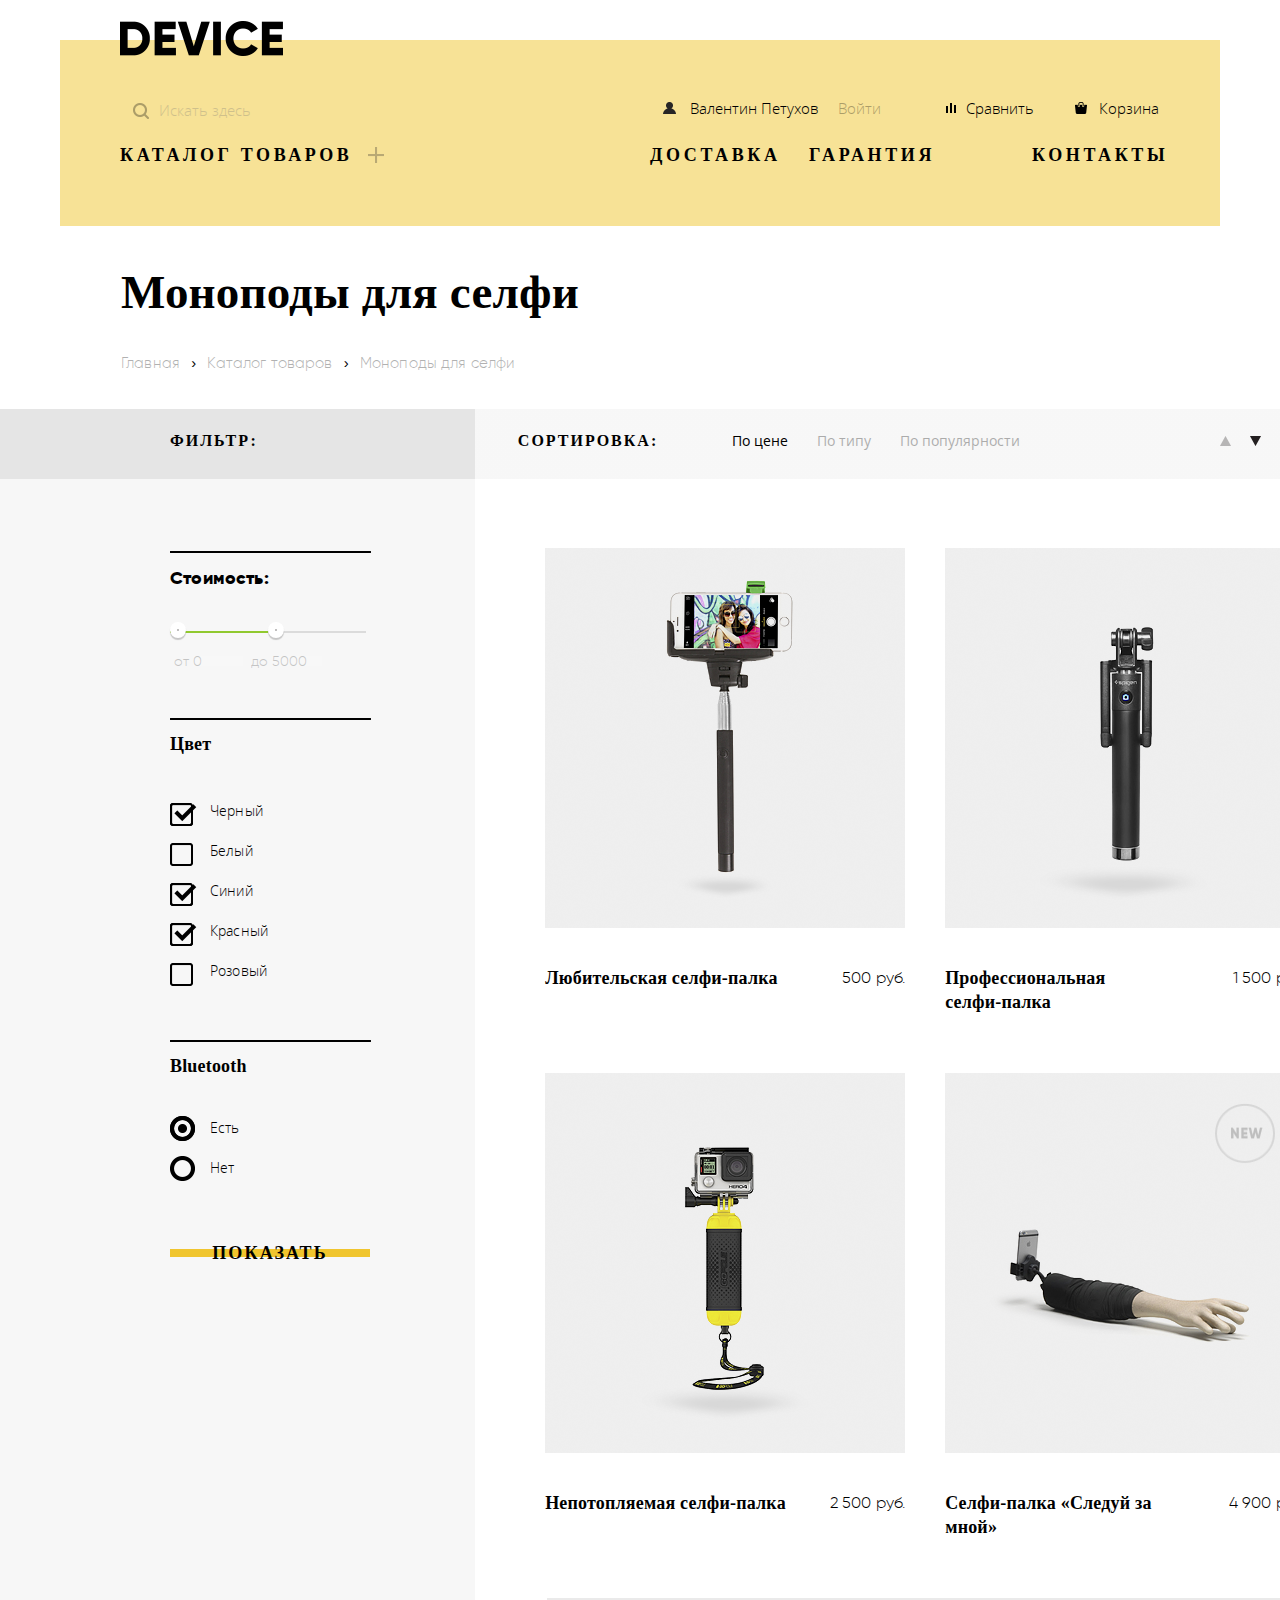
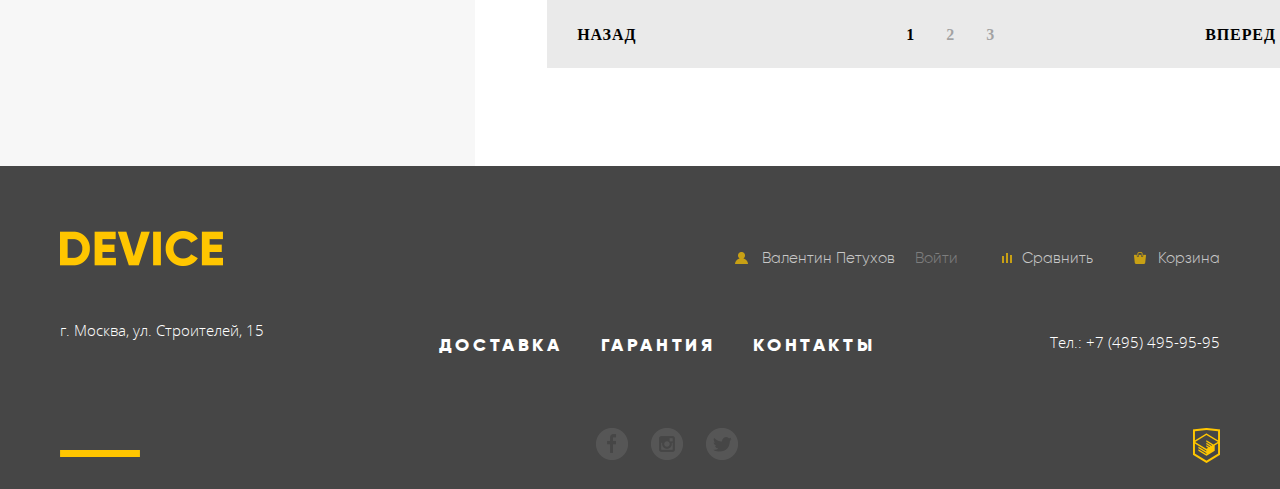
==== commit b025f8a3: "Add card-logo" ====
--- a/catalog.html
+++ b/catalog.html
@@ -330,6 +330,7 @@
           </div>
           <div class="product">
             <div class="card">
+              <img src="./img/new.png" alt="logo" class="card__logo">
               <a href="#" class="link-product">
                 <img src="./img/self4.png" alt=" Amateur selfie stick" class="link-product__img">
               </a>
--- a/css/catalog.css
+++ b/css/catalog.css
@@ -365,7 +365,8 @@
 }
 .title{
   margin-top: 183px;
-  width: 100%;
+  width: 1440px;
+  overflow:hidden;
   height: 70px;
   padding-left: 170px;
   background: linear-gradient(to right, #e5e5e5 33%, rgba(229, 229, 229, 0.3) 33% 100%);
@@ -690,6 +691,14 @@
   margin-bottom: 39px;
   width: 360px;
   height: 379px;
+}
+.card__logo{
+  position: absolute;
+  top: 28px;
+  right: 28px;
+  width: 64px;
+  height: 64px;
+  z-index: 10;
 }
 
 .link-product{
